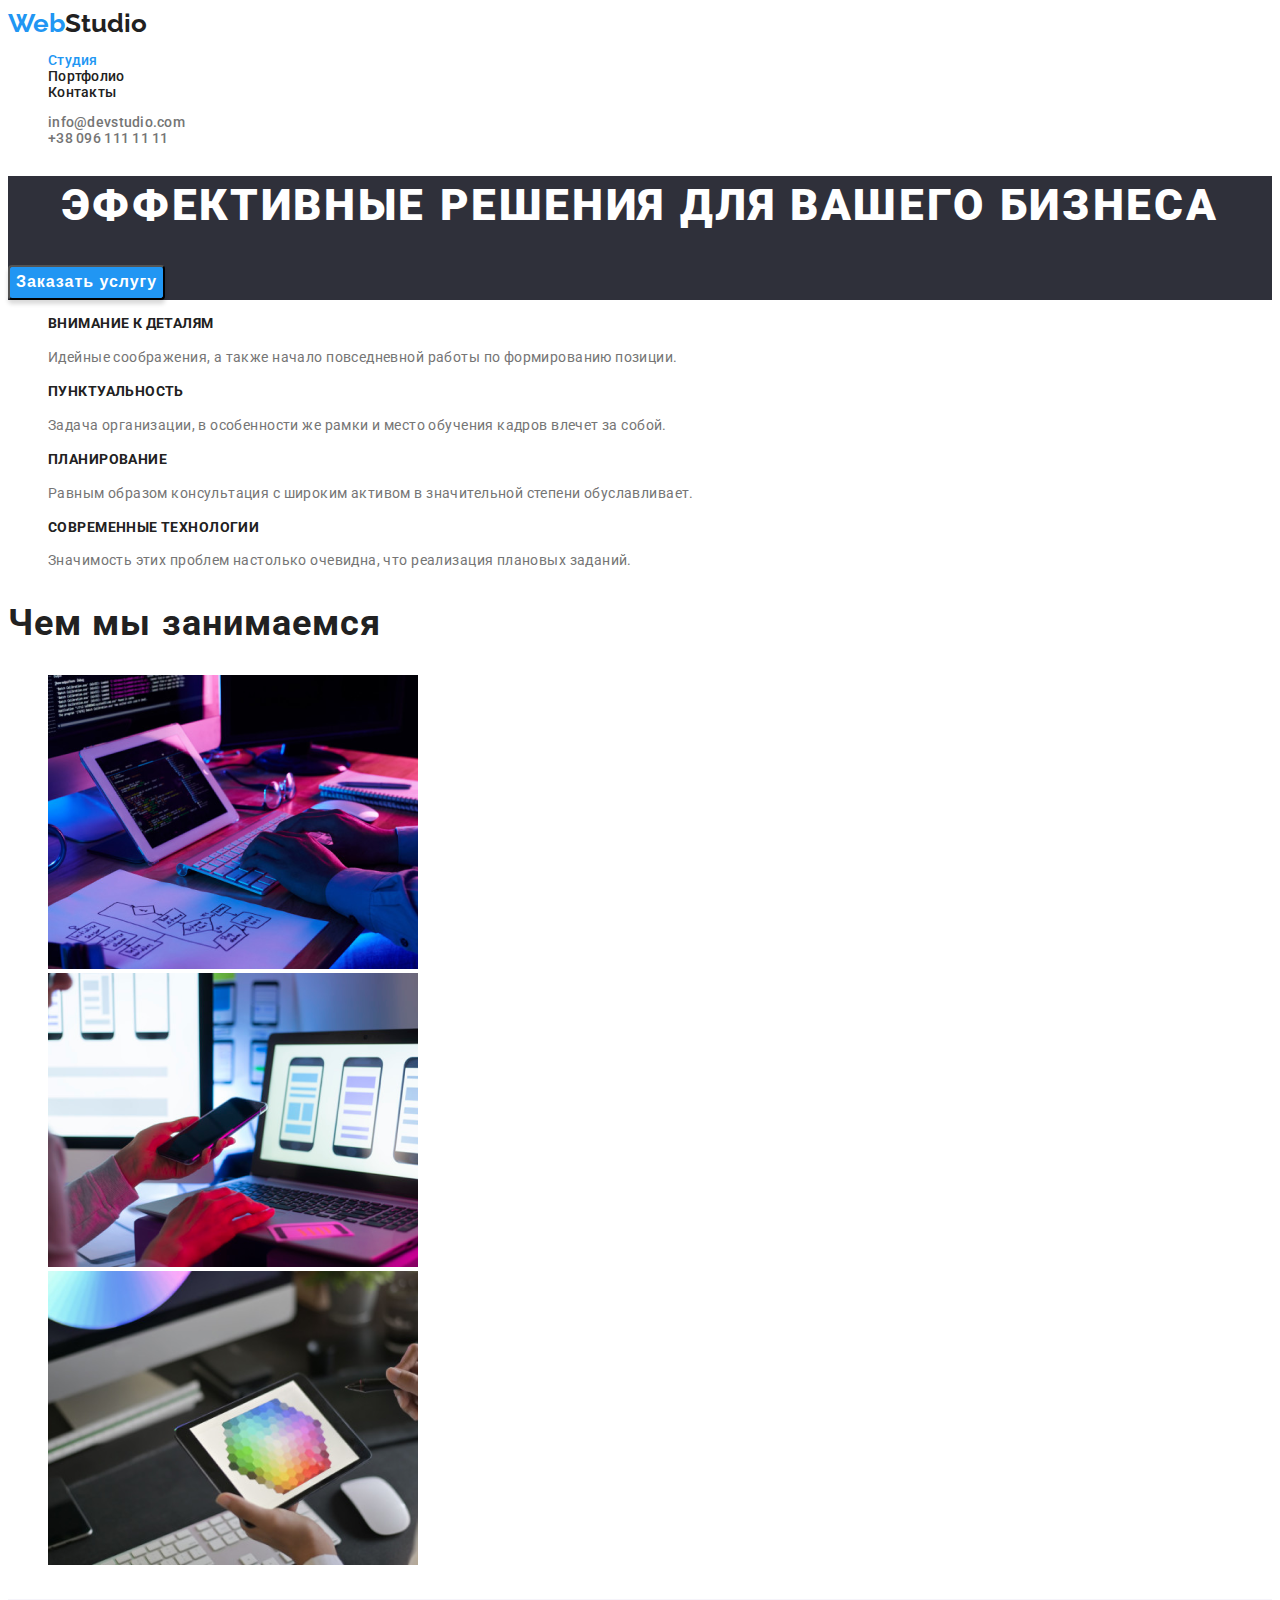
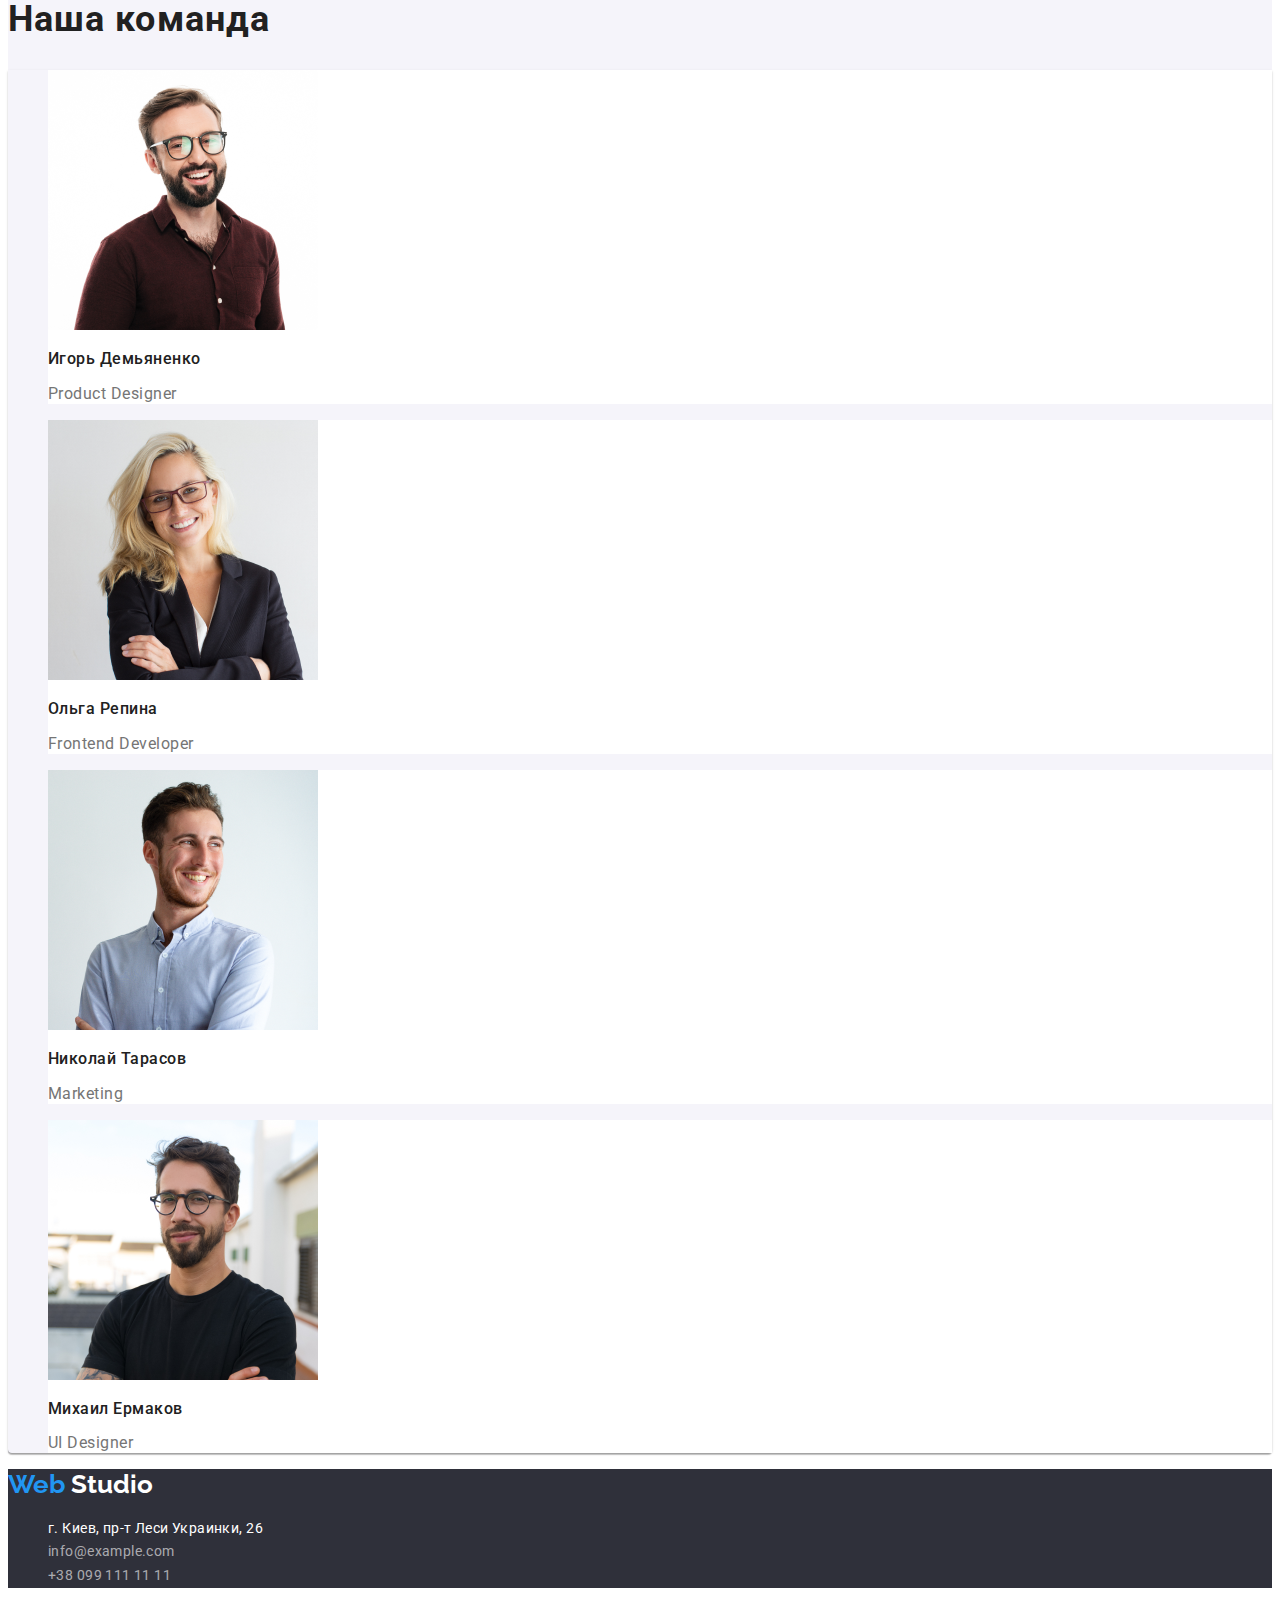
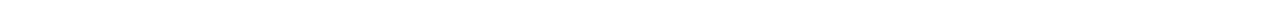
==== index.html @ 549df7bf "HW-3" ====
<!DOCTYPE html>
<html lang="ru">
  <head>
    <meta charset="UTF-8" />
    <meta
      name="viewport"
      content="width=device-width, user-scalable=no, initial-scale=1.0, maximum-scale=1.0, minimum-scale=1.0"
    />
    <meta http-equiv="X-UA-Compatible" content="ie=edge" />
    <title>Студия</title>
    <link
      href="https://fonts.googleapis.com/css2?family=Raleway:wght@700&amp;family=Roboto:wght@400;500;700;900&amp;display=swap"
      rel="stylesheet"
    />
    <link rel="stylesheet" href="./css/styles.css" />
  </head>
  <body>
    <!--шапка -->
    <header>
      <nav>
        <a href="#" lang="en" class="logo link"
          >Web<span class="studio-logo-header">Studio</span></a
        >
        <ul class="nav-header">
          <li>
            <a href="./index.html" class="nav-studio current link">Студия</a>
          </li>
          <li>
            <a href="./portfolio.html" class="nav-studio link">Портфолио</a>
          </li>
          <li>
            <a href="#" class="nav-studio link">Контакты</a>
          </li>
        </ul>
      </nav>
      <!-- контакты -->
      <ul class="nav-header">
        <li>
          <a href="mailto:info@devstudio.com" class="nav-studio contacts link">
            info@devstudio.com</a
          >
        </li>
        <li>
          <a href="tel:+380961111111" class="nav-studio contacts link"> +38 096 111 11 11</a>
        </li>
      </ul>
    </header>
    <main>
      <!-- Эффективные решения для вашего бизнеса -->
      <section class="hero">
        <h1 class="main-text">Эффективные решения для вашего бизнеса</h1>
        <button type="button" class="buttons studio">Заказать услугу</button>
      </section>

      <section>
        <!-- Особенности -->
        <h2 hidden="">Особенности</h2>
        <ul>
          <li>
            <h3 class="peculiarities">Внимание к деталям</h3>
            <p class="peculiarities-text">
              Идейные соображения, а также начало повседневной работы по формированию позиции.
            </p>
          </li>
          <li>
            <h3 class="peculiarities">Пунктуальность</h3>
            <p class="peculiarities-text">
              Задача организации, в особенности же рамки и место обучения кадров влечет за собой.
            </p>
          </li>
          <li>
            <h3 class="peculiarities">Планирование</h3>
            <p class="peculiarities-text">
              Равным образом консультация с широким активом в значительной степени обуславливает.
            </p>
          </li>
          <li>
            <h3 class="peculiarities">Современные технологии</h3>
            <p class="peculiarities-text">
              Значимость этих проблем настолько очевидна, что реализация плановых заданий.
            </p>
          </li>
        </ul>
      </section>
      <!-- Чем мы занимаемся -->
      <section>
        <h2 class="title-text">Чем мы занимаемся</h2>
        <ul>
          <li>
            <img src="./images/occupation1.jpg" alt="Десктопные приложения" width="370" />
          </li>
          <li>
            <img src="./images/occupation2.jpg" alt="Мобильные приложения" width="370" />
          </li>
          <li>
            <img src="./images/occupation3.jpg" alt="Дизайнерские решения" width="370" />
          </li>
        </ul>
      </section>
      <!-- Наша команда -->
      <section class="team-section">
        <h2 class="title-text">Наша команда</h2>
        <ul class="team">
          <li class="box">
            <img src="./images/team1.jpeg" alt="Product Designer" width="270" />
            <h3 class="team-name">Игорь Демьяненко</h3>
            <p lang="en" class="team-profession">Product Designer</p>
          </li>
          <li class="box">
            <img src="./images/team2.jpeg" alt="Frontend Developer" width="270" />
            <h3 class="team-name">Ольга Репина</h3>
            <p lang="en" class="team-profession">Frontend Developer</p>
          </li>
          <li class="box">
            <img src="./images/team3.jpeg" alt="Marketing" width="270" />
            <h3 class="team-name">Николай Тарасов</h3>
            <p lang="en" class="team-profession">Marketing</p>
          </li>
          <li class="box">
            <img src="./images/team4.jpeg" alt="UI Designer" width="270" />
            <h3 class="team-name">Михаил Ермаков</h3>
            <p lang="en" class="team-profession">UI Designer</p>
          </li>
        </ul>
      </section>
    </main>
    <footer class="footer-box">
      <a href="#" lang="en" class="logo link"
        >Web
        <span class="studio-logo-footer">Studio</span>
      </a>
      <address class="adresses">
        <ul>
          <li>
            <a class="contact-footer link gps"> г. Киев, пр-т Леси Украинки, 26</a>
          </li>
          <li>
            <a href="mailto:info@example.com" class="contact-footer link">info@example.com</a>
          </li>
          <li>
            <a href="tel:+380991111111" class="contact-footer link">+38 099 111 11 11</a>
          </li>
        </ul>
      </address>
    </footer>
  </body>
</html>
---- css/styles.css ----
:root {
  --header-color: #212121;
  --text-color: #757575;
  --accent-color: #2196f3;
  --light-color: #ffffff;
  --fon-color: #2f303a;
  --team-color: #f5f4fa;
}

body {
  font-family: 'Roboto', sans-serif;
  color: var(--header-color);
  background-color: var(--light-color);
}
/* Cтудия */
.link {
  text-decoration: none;
  color: var(--header-color);
}

li {
  list-style: none;
}

.logo {
  font-family: 'Raleway', sans-serif;
  font-weight: 700;
  font-size: 26px;
  line-height: 1.19;
  color: var(--accent-color);
}

.nav-header {
  font-weight: 500;
  font-size: 14px;
  line-height: 1.14;
  letter-spacing: 0.02em;
}

.nav-header .nav-studio:hover {
  color: var(--accent-color);
}

.nav-header .nav-studio:focus {
  color: var(--accent-color);
}

.current {
  color: var(--accent-color);
}

.contacts {
  color: var(--text-color);
}
.hero {
  background-color: var(--fon-color);
}

.buttons:hover,
.buttons:focus {
  background-color: var(--accent-color);
  color: var(--light-color);
}

.buttons {
  cursor: pointer;
}

.studio {
  background: var(--accent-color);
  box-shadow: 0 4px 4px rgba(0, 0, 0, 0.15);
  border-radius: 4px;
  font-weight: 700;
  font-size: 16px;
  line-height: 1.8;
  align-items: center;
  text-align: center;
  letter-spacing: 0.06em;
  color: var(--light-color);
}

.main-text {
  font-weight: 900;
  font-size: 44px;
  line-height: 1.36;
  text-align: center;
  letter-spacing: 0.06em;
  text-transform: uppercase;
  color: var(--light-color);
}

.peculiarities {
  font-weight: 700;
  font-size: 14px;
  line-height: 1.14;
  letter-spacing: 0.03em;
  text-transform: uppercase;
}

.peculiarities-text {
  font-size: 14px;
  line-height: 1.7;
  letter-spacing: 0.03em;
  color: var(--text-color);
}

.title-text {
  font-weight: 700;
  font-size: 36px;
  line-height: 1.16;
  letter-spacing: 0.03em;
}
.team-section {
  background-color: var(--team-color);
}

.team {
  box-shadow: 0 1px 3px rgba(0, 0, 0, 0.12), 0 1px 1px rgba(0, 0, 0, 0.14),
    0 2px 1px rgba(0, 0, 0, 0.2);
  border-radius: 0 0 4px 4px;
}

.team-name {
  font-weight: 500;
  font-size: 16px;
  line-height: 1.18;
  letter-spacing: 0.03em;
}

.team-profession {
  font-weight: 400;
  line-height: 1.18;
  letter-spacing: 0.03em;
  color: var(--text-color);
}

.contact-footer {
  font-size: 14px;
  line-height: 1.7;
  letter-spacing: 0.03em;
  color: rgba(255, 255, 255, 0.6);
}
.gps {
  font-size: 14px;
  line-height: 24px;
  letter-spacing: 0.03em;
  color: var(--light-color);
}
.footer-box {
  background-color: var(--fon-color);
}

.contact-footer:hover,
.contact-footer:focus {
  color: var(--light-color);
}

.studio-logo-header {
  color: var(--header-color);
}
.studio-logo-footer {
  color: var(--light-color);
}
/*/Портфолио*/
.buttons-portfolio {
  font-family: 'Roboto', sans-serif;
  font-weight: 500;
  line-height: 1.6;
  text-align: center;
  letter-spacing: 0.03em;
  color: var(--header-color);
  background: var(--team-color);
  border-radius: 4px;
}
.buttons-portfolio:hover,
.buttons-portfolio:focus {
  background-color: var(--accent-color);
  color: var(--light-color);
}

.buttons-portfolio {
  cursor: pointer;
}

.header-portfolio {
  font-weight: 700;
  font-size: 18px;
  line-height: 2;
  letter-spacing: 0.06em;
}

.services-portfolio {
  line-height: 1.8;
  letter-spacing: 0.03em;
  color: var(--text-color);
}
.box {
  box-sizing: border-box;
  background: var(--light-color);

}
.adresses {
  font-style: normal;
}
.all-buttons{
  background-color: var(--accent-color);
  color: var(--light-color);
}
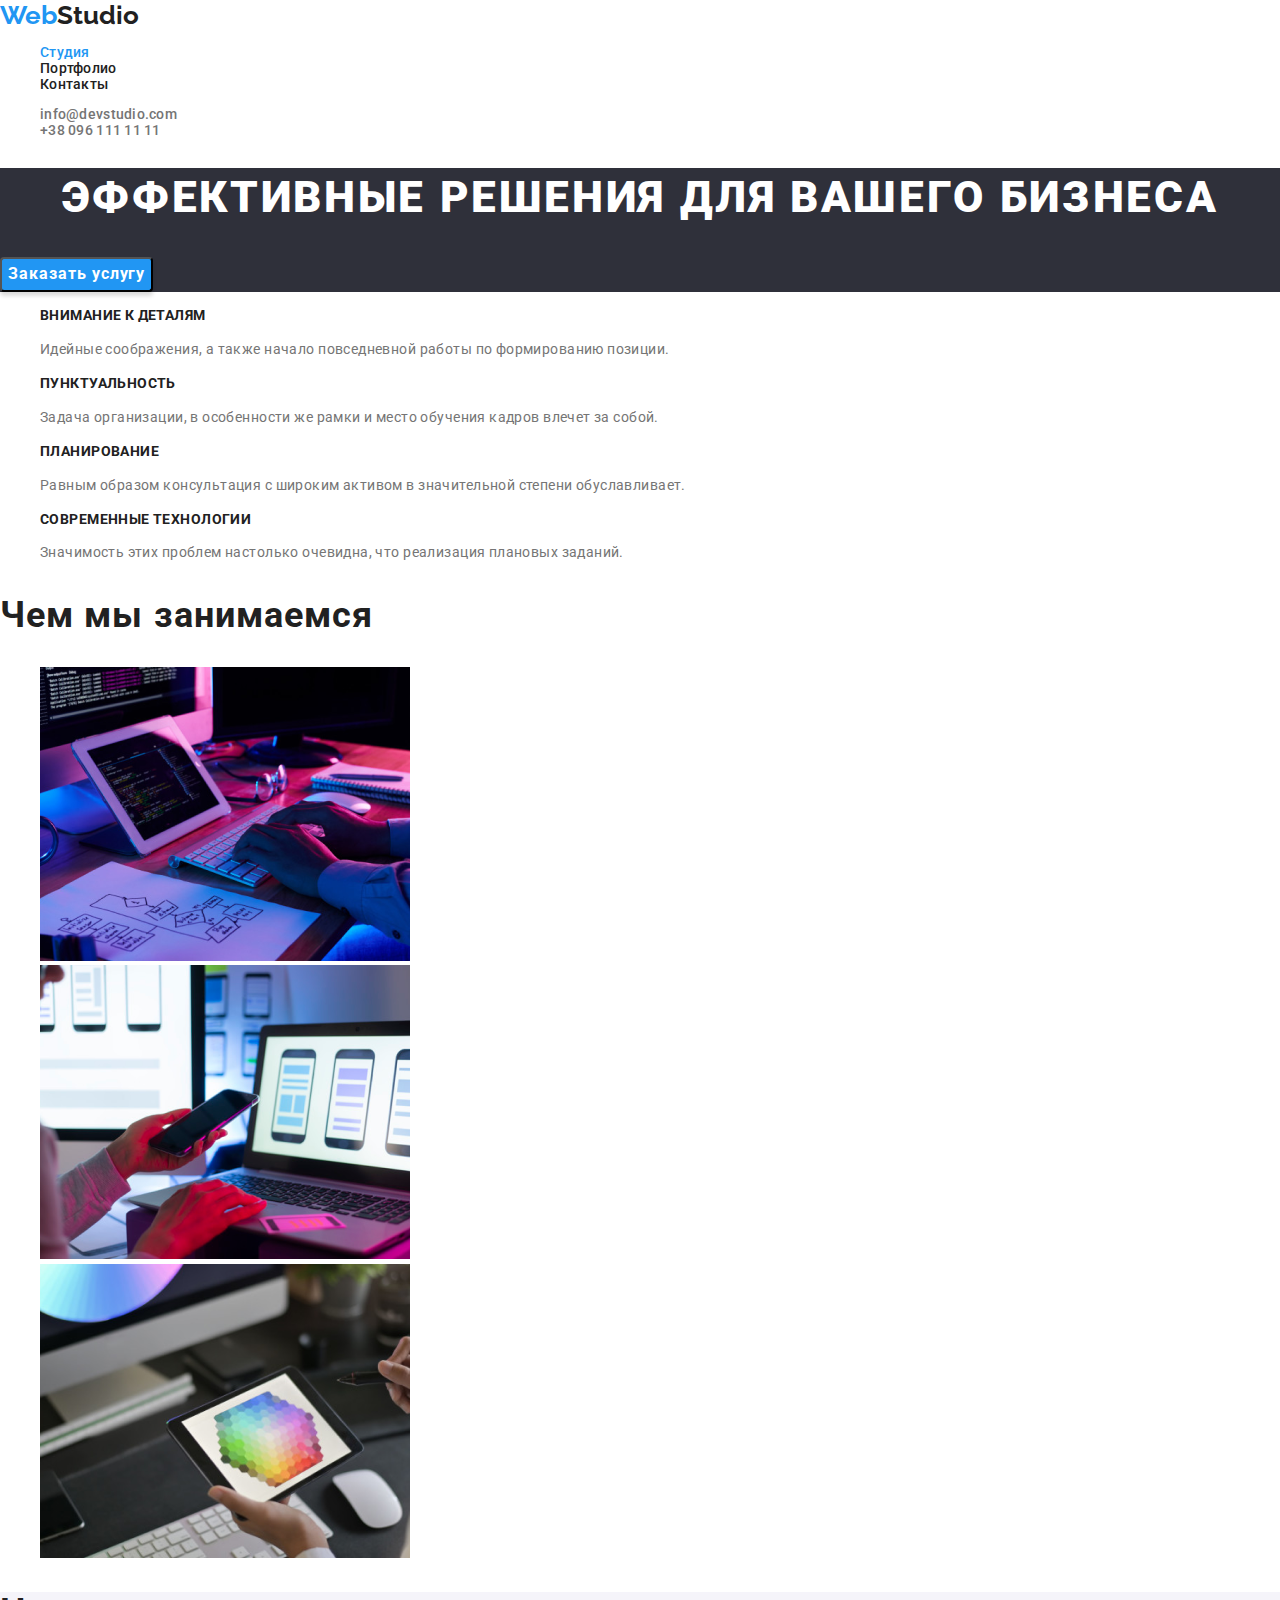
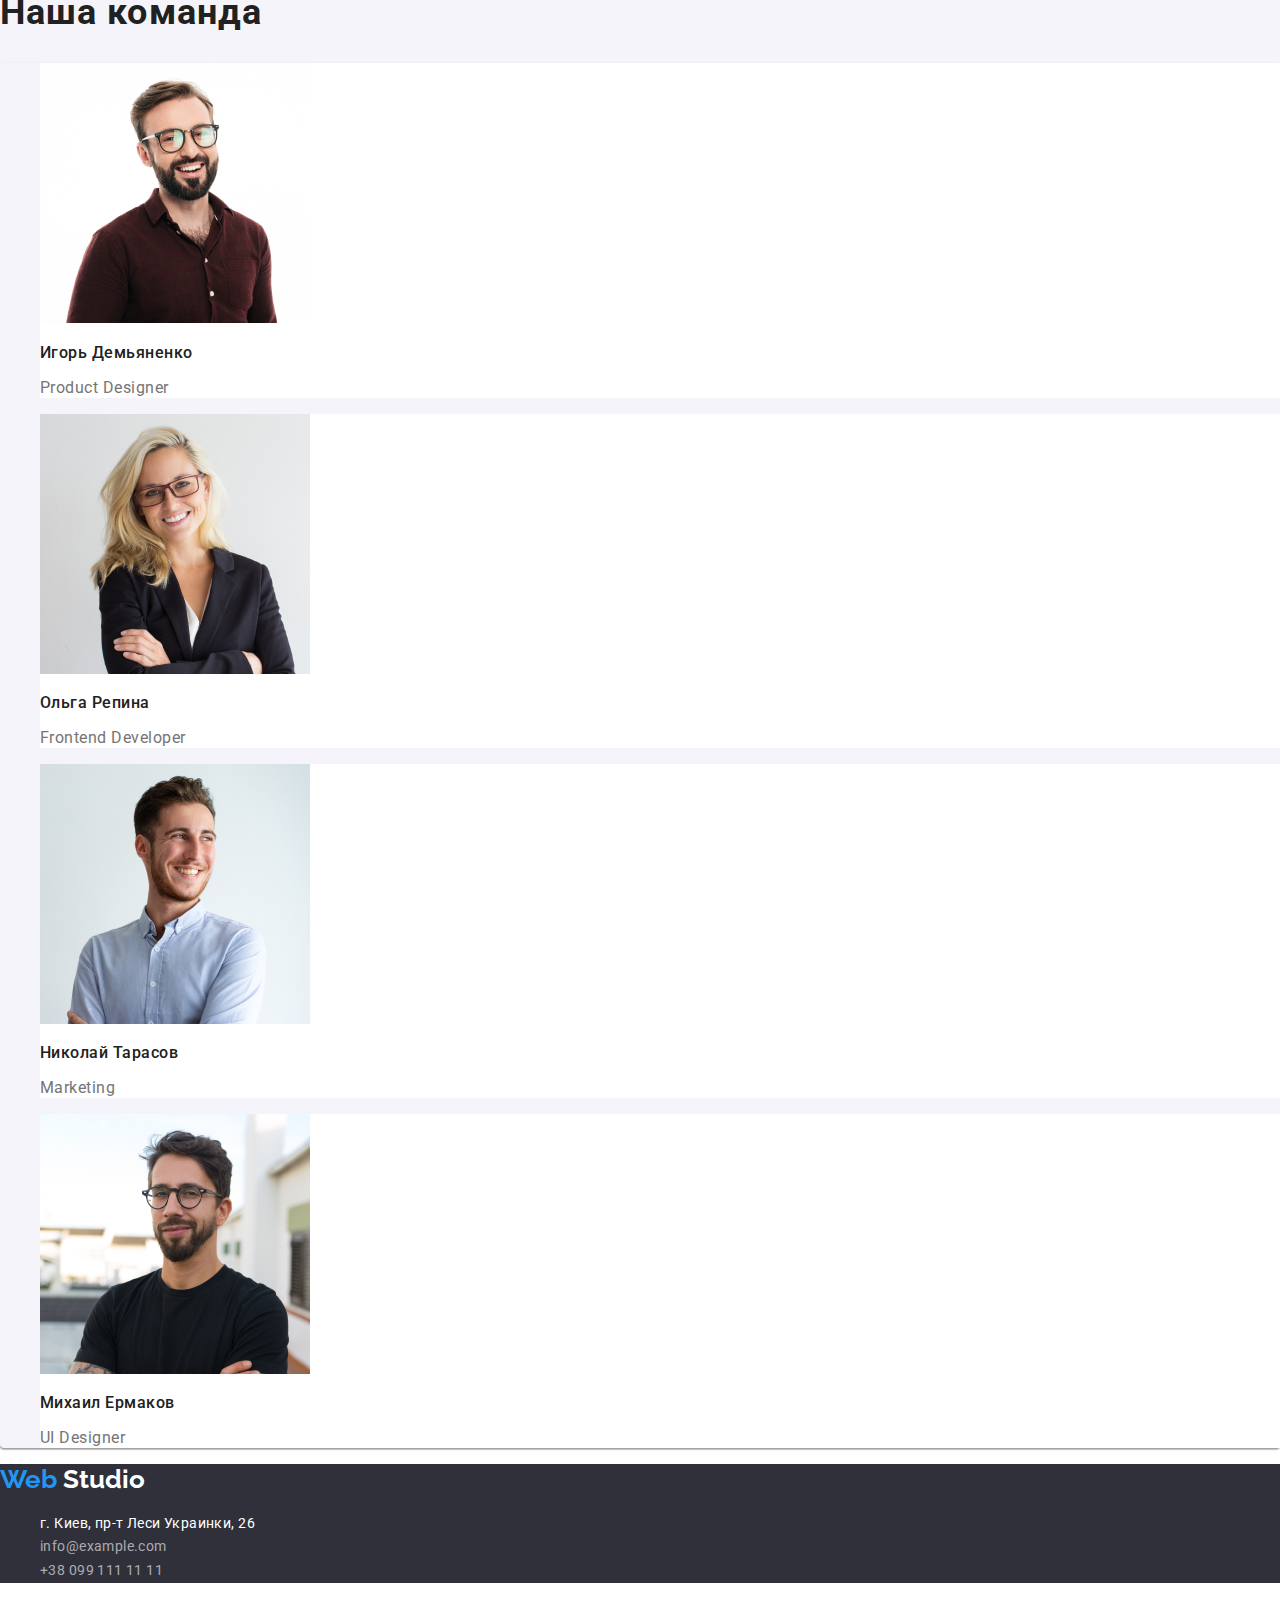
==== commit 60fc49c7: "Нормализацыя стилей" ====
--- a/index.html
+++ b/index.html
@@ -12,6 +12,7 @@
       href="https://fonts.googleapis.com/css2?family=Raleway:wght@700&amp;family=Roboto:wght@400;500;700;900&amp;display=swap"
       rel="stylesheet"
     />
+    <link rel="stylesheet" href="https://cdnjs.cloudflare.com/ajax/libs/modern-normalize/1.1.0/modern-normalize.min.css" />
     <link rel="stylesheet" href="./css/styles.css" />
   </head>
   <body>
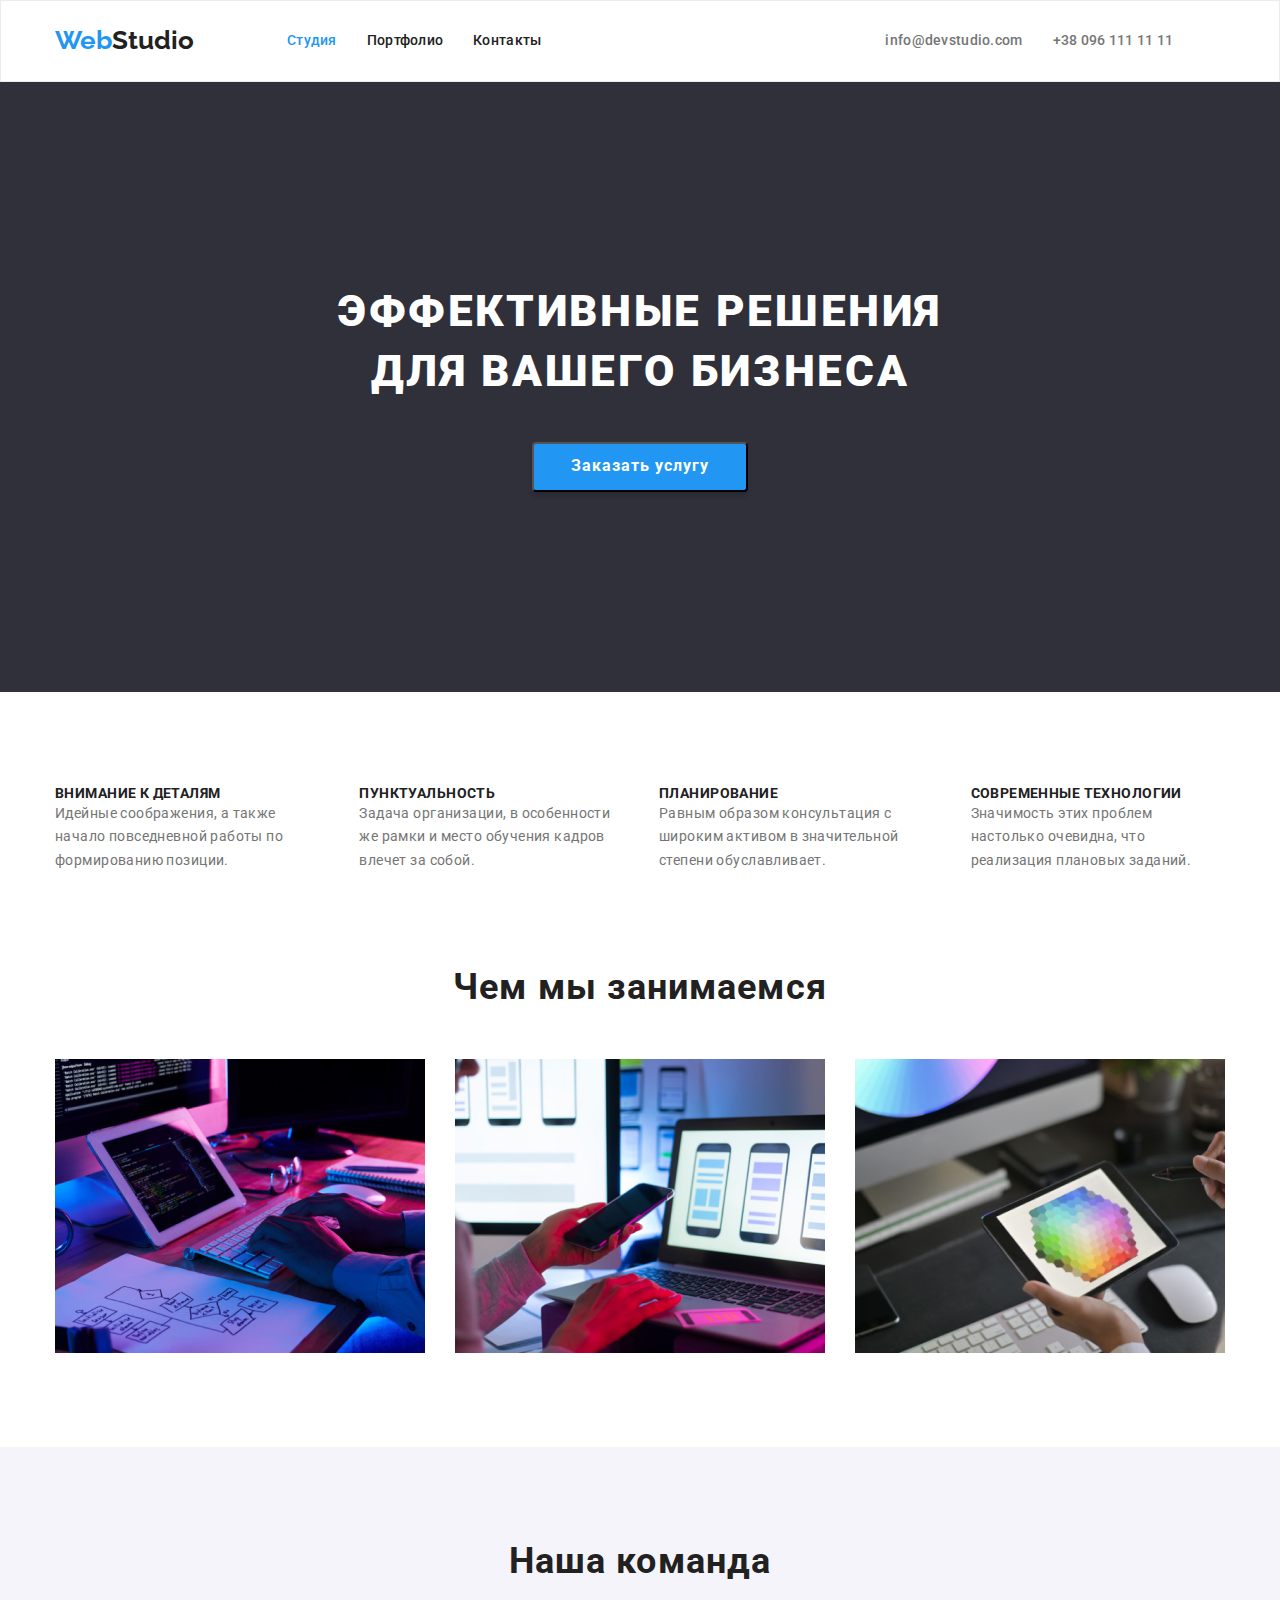
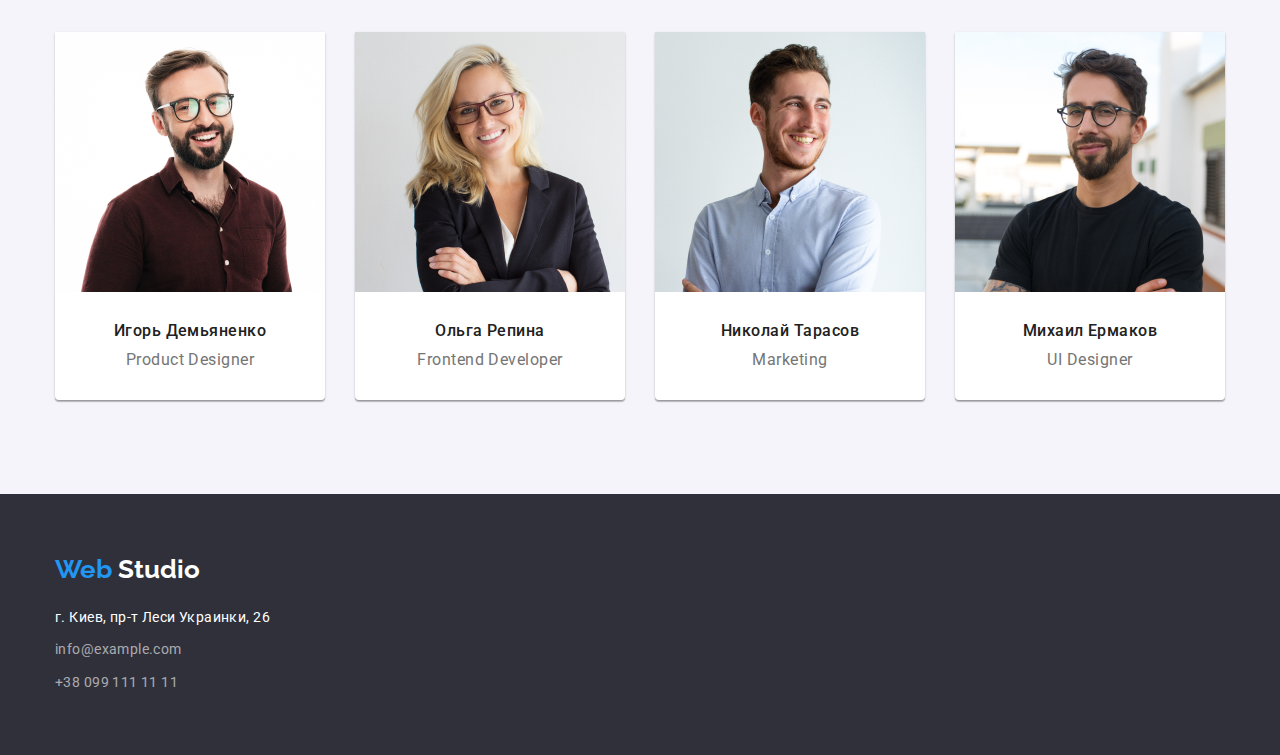
==== commit f0d6de57: "HW-3" ====
--- a/index.html
+++ b/index.html
@@ -12,137 +12,168 @@
       href="https://fonts.googleapis.com/css2?family=Raleway:wght@700&amp;family=Roboto:wght@400;500;700;900&amp;display=swap"
       rel="stylesheet"
     />
-    <link rel="stylesheet" href="https://cdnjs.cloudflare.com/ajax/libs/modern-normalize/1.1.0/modern-normalize.min.css" />
+    <link
+      rel="stylesheet"
+      href="https://cdnjs.cloudflare.com/ajax/libs/modern-normalize/1.1.0/modern-normalize.min.css"
+    />
     <link rel="stylesheet" href="./css/styles.css" />
   </head>
   <body>
     <!--шапка -->
-    <header>
-      <nav>
-        <a href="#" lang="en" class="logo link"
-          >Web<span class="studio-logo-header">Studio</span></a
-        >
-        <ul class="nav-header">
+
+    <header class="header">
+      <div class="conteiner main-nav">
+        <nav class="main-nav">
+          <a href="#" lang="en" class="logo link logo-header"
+            >Web<span class="studio-logo-header">Studio</span></a
+          >
+          <ul class="nav-header">
+            <li>
+              <a href="./index.html" class="nav-studio current link">Студия</a>
+            </li>
+            <li>
+              <a href="./portfolio.html" class="nav-studio link">Портфолио</a>
+            </li>
+            <li>
+              <a href="#" class="nav-studio link">Контакты</a>
+            </li>
+          </ul>
+        </nav>
+
+        <!-- контакты -->
+        <ul class="nav-header contact">
           <li>
-            <a href="./index.html" class="nav-studio current link">Студия</a>
+            <a href="mailto:info@devstudio.com" class="nav-studio contacts link">
+              info@devstudio.com</a
+            >
           </li>
           <li>
-            <a href="./portfolio.html" class="nav-studio link">Портфолио</a>
-          </li>
-          <li>
-            <a href="#" class="nav-studio link">Контакты</a>
+            <a href="tel:+380961111111" class="nav-studio contacts link"> +38 096 111 11 11</a>
           </li>
         </ul>
-      </nav>
-      <!-- контакты -->
-      <ul class="nav-header">
-        <li>
-          <a href="mailto:info@devstudio.com" class="nav-studio contacts link">
-            info@devstudio.com</a
-          >
-        </li>
-        <li>
-          <a href="tel:+380961111111" class="nav-studio contacts link"> +38 096 111 11 11</a>
-        </li>
-      </ul>
+      </div>
     </header>
+
     <main>
       <!-- Эффективные решения для вашего бизнеса -->
       <section class="hero">
-        <h1 class="main-text">Эффективные решения для вашего бизнеса</h1>
-        <button type="button" class="buttons studio">Заказать услугу</button>
+
+          <h1 class="main-text">Эффективные решения для вашего бизнеса</h1>
+          <button type="button" class="buttons studio">Заказать услугу</button>
+
       </section>
 
-      <section>
+      <section class="section">
         <!-- Особенности -->
-        <h2 hidden="">Особенности</h2>
-        <ul>
-          <li>
-            <h3 class="peculiarities">Внимание к деталям</h3>
-            <p class="peculiarities-text">
-              Идейные соображения, а также начало повседневной работы по формированию позиции.
-            </p>
-          </li>
-          <li>
-            <h3 class="peculiarities">Пунктуальность</h3>
-            <p class="peculiarities-text">
-              Задача организации, в особенности же рамки и место обучения кадров влечет за собой.
-            </p>
-          </li>
-          <li>
-            <h3 class="peculiarities">Планирование</h3>
-            <p class="peculiarities-text">
-              Равным образом консультация с широким активом в значительной степени обуславливает.
-            </p>
-          </li>
-          <li>
-            <h3 class="peculiarities">Современные технологии</h3>
-            <p class="peculiarities-text">
-              Значимость этих проблем настолько очевидна, что реализация плановых заданий.
-            </p>
-          </li>
-        </ul>
+
+          <h2 class="visually-hidden">Особенности</h2>
+        <div class="conteiner">
+          <ul class="main-nav">
+            <li>
+              <h3 class="peculiarities">Внимание к деталям</h3>
+              <p class="peculiarities-text">
+                Идейные соображения, а также начало повседневной работы по формированию позиции.
+              </p>
+            </li>
+            <li>
+              <h3 class="peculiarities">Пунктуальность</h3>
+              <p class="peculiarities-text">
+                Задача организации, в особенности же рамки и место обучения кадров влечет за собой.
+              </p>
+            </li>
+            <li>
+              <h3 class="peculiarities">Планирование</h3>
+              <p class="peculiarities-text">
+                Равным образом консультация с широким активом в значительной степени обуславливает.
+              </p>
+            </li>
+            <li>
+              <h3 class="peculiarities">Современные технологии</h3>
+              <p class="peculiarities-text">
+                Значимость этих проблем настолько очевидна, что реализация плановых заданий.
+              </p>
+            </li>
+          </ul>
+        </div>
       </section>
-      <!-- Чем мы занимаемся -->
-      <section>
-        <h2 class="title-text">Чем мы занимаемся</h2>
-        <ul>
-          <li>
-            <img src="./images/occupation1.jpg" alt="Десктопные приложения" width="370" />
-          </li>
-          <li>
-            <img src="./images/occupation2.jpg" alt="Мобильные приложения" width="370" />
-          </li>
-          <li>
-            <img src="./images/occupation3.jpg" alt="Дизайнерские решения" width="370" />
-          </li>
-        </ul>
+
+      <section class="section-main">
+        <!-- Чем мы занимаемся -->
+        <div class="conteiner">
+          <h2 class="title-text">Чем мы занимаемся</h2>
+
+          <ul class="main-nav applications">
+            <li>
+              <img src="./images/occupation1.jpg" alt="Десктопные приложения" width="370" height="294" />
+            </li>
+            <li>
+              <img src="./images/occupation2.jpg" alt="Мобильные приложения" width="370" height="294" />
+            </li>
+            <li>
+              <img src="./images/occupation3.jpg" alt="Дизайнерские решения" width="370" height="294" />
+            </li>
+          </ul>
+        </div>
       </section>
       <!-- Наша команда -->
-      <section class="team-section">
-        <h2 class="title-text">Наша команда</h2>
-        <ul class="team">
-          <li class="box">
-            <img src="./images/team1.jpeg" alt="Product Designer" width="270" />
-            <h3 class="team-name">Игорь Демьяненко</h3>
-            <p lang="en" class="team-profession">Product Designer</p>
-          </li>
-          <li class="box">
-            <img src="./images/team2.jpeg" alt="Frontend Developer" width="270" />
-            <h3 class="team-name">Ольга Репина</h3>
-            <p lang="en" class="team-profession">Frontend Developer</p>
-          </li>
-          <li class="box">
-            <img src="./images/team3.jpeg" alt="Marketing" width="270" />
-            <h3 class="team-name">Николай Тарасов</h3>
-            <p lang="en" class="team-profession">Marketing</p>
-          </li>
-          <li class="box">
-            <img src="./images/team4.jpeg" alt="UI Designer" width="270" />
-            <h3 class="team-name">Михаил Ермаков</h3>
-            <p lang="en" class="team-profession">UI Designer</p>
-          </li>
-        </ul>
+      <section class="team-section section">
+        <div class="conteiner ">
+          <h2 class="title-text">Наша команда</h2>
+          <ul class="team main-nav">
+            <li class="box">
+              <img src="./images/team1.jpeg" alt="Product Designer" width="270" />
+              <div class="team-text">
+                <h3 class="team-name">Игорь Демьяненко</h3>
+                <p lang="en" class="team-profession">Product Designer</p>
+              </div>
+            </li>
+            <li class="box">
+              <img src="./images/team2.jpeg" alt="Frontend Developer" width="270" />
+              <div class="team-text">
+                <h3 class="team-name">Ольга Репина</h3>
+                <p lang="en" class="team-profession">Frontend Developer</p>
+              </div>
+            </li>
+            <li class="box">
+              <img src="./images/team3.jpeg" alt="Marketing" width="270" />
+              <div class="team-text">
+                <h3 class="team-name">Николай Тарасов</h3>
+                <p lang="en" class="team-profession">Marketing</p>
+              </div>
+            </li>
+            <li class="box">
+              <img src="./images/team4.jpeg" alt="UI Designer" width="270" />
+              <div class="team-text">
+                <h3 class="team-name">Михаил Ермаков</h3>
+                <p lang="en" class="team-profession">UI Designer</p>
+              </div>
+            </li>
+          </ul>
+        </div>
       </section>
     </main>
-    <footer class="footer-box">
-      <a href="#" lang="en" class="logo link"
-        >Web
-        <span class="studio-logo-footer">Studio</span>
-      </a>
-      <address class="adresses">
-        <ul>
-          <li>
-            <a class="contact-footer link gps"> г. Киев, пр-т Леси Украинки, 26</a>
-          </li>
-          <li>
-            <a href="mailto:info@example.com" class="contact-footer link">info@example.com</a>
-          </li>
-          <li>
-            <a href="tel:+380991111111" class="contact-footer link">+38 099 111 11 11</a>
-          </li>
-        </ul>
-      </address>
+    <footer class="footer-box ">
+      <div class="conteiner">
+        <div class="logo-footer">
+        <a href="#" lang="en" class="logo link "
+          >Web
+          <span class="studio-logo-footer">Studio</span>
+        </a>
+       </div>
+        <address class="adresses">
+          <ul>
+            <li class="adresses-footer-gps">
+              <a class="contact-footer link gps"> г. Киев, пр-т Леси Украинки, 26</a>
+            </li>
+            <li class="adresses-footer-mail">
+              <a href="mailto:info@example.com" class="contact-footer link">info@example.com</a>
+            </li>
+            <li class="adresses-footer-tel">
+              <a href="tel:+380991111111" class="contact-footer link">+38 099 111 11 11</a>
+            </li>
+          </ul>
+        </address>
+      </div>
     </footer>
   </body>
 </html>
--- a/css/styles.css
+++ b/css/styles.css
@@ -12,7 +12,32 @@
   color: var(--header-color);
   background-color: var(--light-color);
 }
+
+h1,
+h2,
+h3,
+h4,
+h5,
+h6,
+p {
+  margin: 0;
+}
+
+ul {
+  margin: 0;
+  padding-left: 0;
+}
+.conteiner {
+  width: 1200px;
+  padding-left: 15px;
+  padding-right: 15px;
+
+  margin-left: auto;
+  margin-right: auto;
+}
+
 /* Cтудия */
+
 .link {
   text-decoration: none;
   color: var(--header-color);
@@ -21,6 +46,10 @@
 li {
   list-style: none;
 }
+.section {
+  padding-top: 94px;
+  padding-bottom: 94px;
+}
 
 .logo {
   font-family: 'Raleway', sans-serif;
@@ -29,14 +58,41 @@
   line-height: 1.19;
   color: var(--accent-color);
 }
+.logo-header {
+  padding-top: 24px;
+  padding-bottom: 25px;
+  padding-right: 93px;
+}
+.contact {
+  margin-left: 344px;
+}
+.main-nav {
+  display: flex;
+}
+.header {
+  border: 1px solid #ececec;
+}
 
 .nav-header {
   font-weight: 500;
   font-size: 14px;
   line-height: 1.14;
   letter-spacing: 0.02em;
-}
-
+  display: flex;
+}
+.nav-studio {
+  display: block;
+  padding-top: 32px;
+  padding-bottom: 32px;
+}
+
+.nav-header li {
+  margin-right: 50px;
+}
+.nav-header li:last-child,
+.main-nav li:last-child {
+  margin-right: 0;
+}
 .nav-header .nav-studio:hover {
   color: var(--accent-color);
 }
@@ -51,9 +107,13 @@
 
 .contacts {
   color: var(--text-color);
+  display: flex;
 }
 .hero {
   background-color: var(--fon-color);
+  display: block;
+  text-align: center;
+  padding: 200px 0;
 }
 
 .buttons:hover,
@@ -77,6 +137,24 @@
   text-align: center;
   letter-spacing: 0.06em;
   color: var(--light-color);
+  width: 216px;
+  height: 50px;
+  margin-top: 40px;
+}
+.buttons-all {
+  padding-top: 10px;
+}
+.visually-hidden {
+  position: absolute;
+  width: 1px;
+  height: 1px;
+  margin: -1px;
+  border: 0;
+  padding: 0;
+  white-space: nowrap;
+  clip-path: inset(100%);
+  clip: rect(0 0 0 0);
+  overflow: hidden;
 }
 
 .main-text {
@@ -87,8 +165,15 @@
   letter-spacing: 0.06em;
   text-transform: uppercase;
   color: var(--light-color);
-}
-
+  width: 696px;
+  margin: auto;
+}
+.section-main {
+  padding-bottom: 94px;
+}
+.main-nav li {
+  margin-right: 30px;
+}
 .peculiarities {
   font-weight: 700;
   font-size: 14px;
@@ -109,15 +194,22 @@
   font-size: 36px;
   line-height: 1.16;
   letter-spacing: 0.03em;
+  text-align: center;
+}
+
+.applications {
+  padding-top: 50px;
 }
 .team-section {
   background-color: var(--team-color);
 }
-
 .team {
-  box-shadow: 0 1px 3px rgba(0, 0, 0, 0.12), 0 1px 1px rgba(0, 0, 0, 0.14),
-    0 2px 1px rgba(0, 0, 0, 0.2);
-  border-radius: 0 0 4px 4px;
+  padding-top: 50px;
+}
+.team-text {
+  padding-top: 30px;
+  padding-bottom: 30px;
+  text-align: center;
 }
 
 .team-name {
@@ -132,6 +224,7 @@
   line-height: 1.18;
   letter-spacing: 0.03em;
   color: var(--text-color);
+  padding-top: 10px;
 }
 
 .contact-footer {
@@ -149,6 +242,9 @@
 .footer-box {
   background-color: var(--fon-color);
 }
+.logo-footer {
+  padding-top: 60px;
+}
 
 .contact-footer:hover,
 .contact-footer:focus {
@@ -162,6 +258,13 @@
   color: var(--light-color);
 }
 /*/Портфолио*/
+.section-portfolio {
+  padding-top: 94px;
+}
+.section-lite {
+  padding-top: 50px;
+  padding-bottom: 94px;
+}
 .buttons-portfolio {
   font-family: 'Roboto', sans-serif;
   font-weight: 500;
@@ -171,7 +274,16 @@
   color: var(--header-color);
   background: var(--team-color);
   border-radius: 4px;
-}
+  margin-left: auto;
+  margin-right: auto;
+}
+.portfolio-button li {
+  margin-right: 8px;
+}
+.portfolio-button li:last-child {
+  margin-right: 0;
+}
+
 .buttons-portfolio:hover,
 .buttons-portfolio:focus {
   background-color: var(--accent-color);
@@ -193,16 +305,66 @@
   line-height: 1.8;
   letter-spacing: 0.03em;
   color: var(--text-color);
+  padding-top: 4px;
 }
 .box {
-  box-sizing: border-box;
   background: var(--light-color);
 
-}
+  box-shadow: 0 1px 3px rgba(0, 0, 0, 0.12), 0 1px 1px rgba(0, 0, 0, 0.14),
+    0 2px 1px rgba(0, 0, 0, 0.2);
+  border-radius: 0 0 4px 4px;
+}
+
+.portfolio-button {
+  display: flex;
+  justify-content: center;
+}
+
+/*Футер*/
 .adresses {
   font-style: normal;
 }
-.all-buttons{
+.adresses-footer-gps {
+  padding-top: 20px;
+}
+
+.adresses-footer-mail {
+  padding-top: 9px;
+}
+.adresses-footer-tel {
+  padding-top: 9px;
+  padding-bottom: 60px;
+}
+
+.all-buttons {
   background-color: var(--accent-color);
   color: var(--light-color);
-}+}
+img {
+  display: block;
+  max-width: 100%;
+  height: auto;
+}
+
+.box-portfolio {
+  display: flex;
+  flex-wrap: wrap;
+  align-content: space-around;
+}
+.portfolio-box-text {
+  padding: 24px 20px;
+}
+.box-cart {
+  background: var(--light-color);
+
+  border: 1px solid #eeeeee;
+  width: 370px;
+  margin-right: 30px;
+  margin-bottom: 30px;
+}
+.box-cart:nth-child(3n) {
+  margin-right: 0;
+}
+.box-cart:nth-last-child(-n + 3) {
+  margin-bottom: 0;
+}
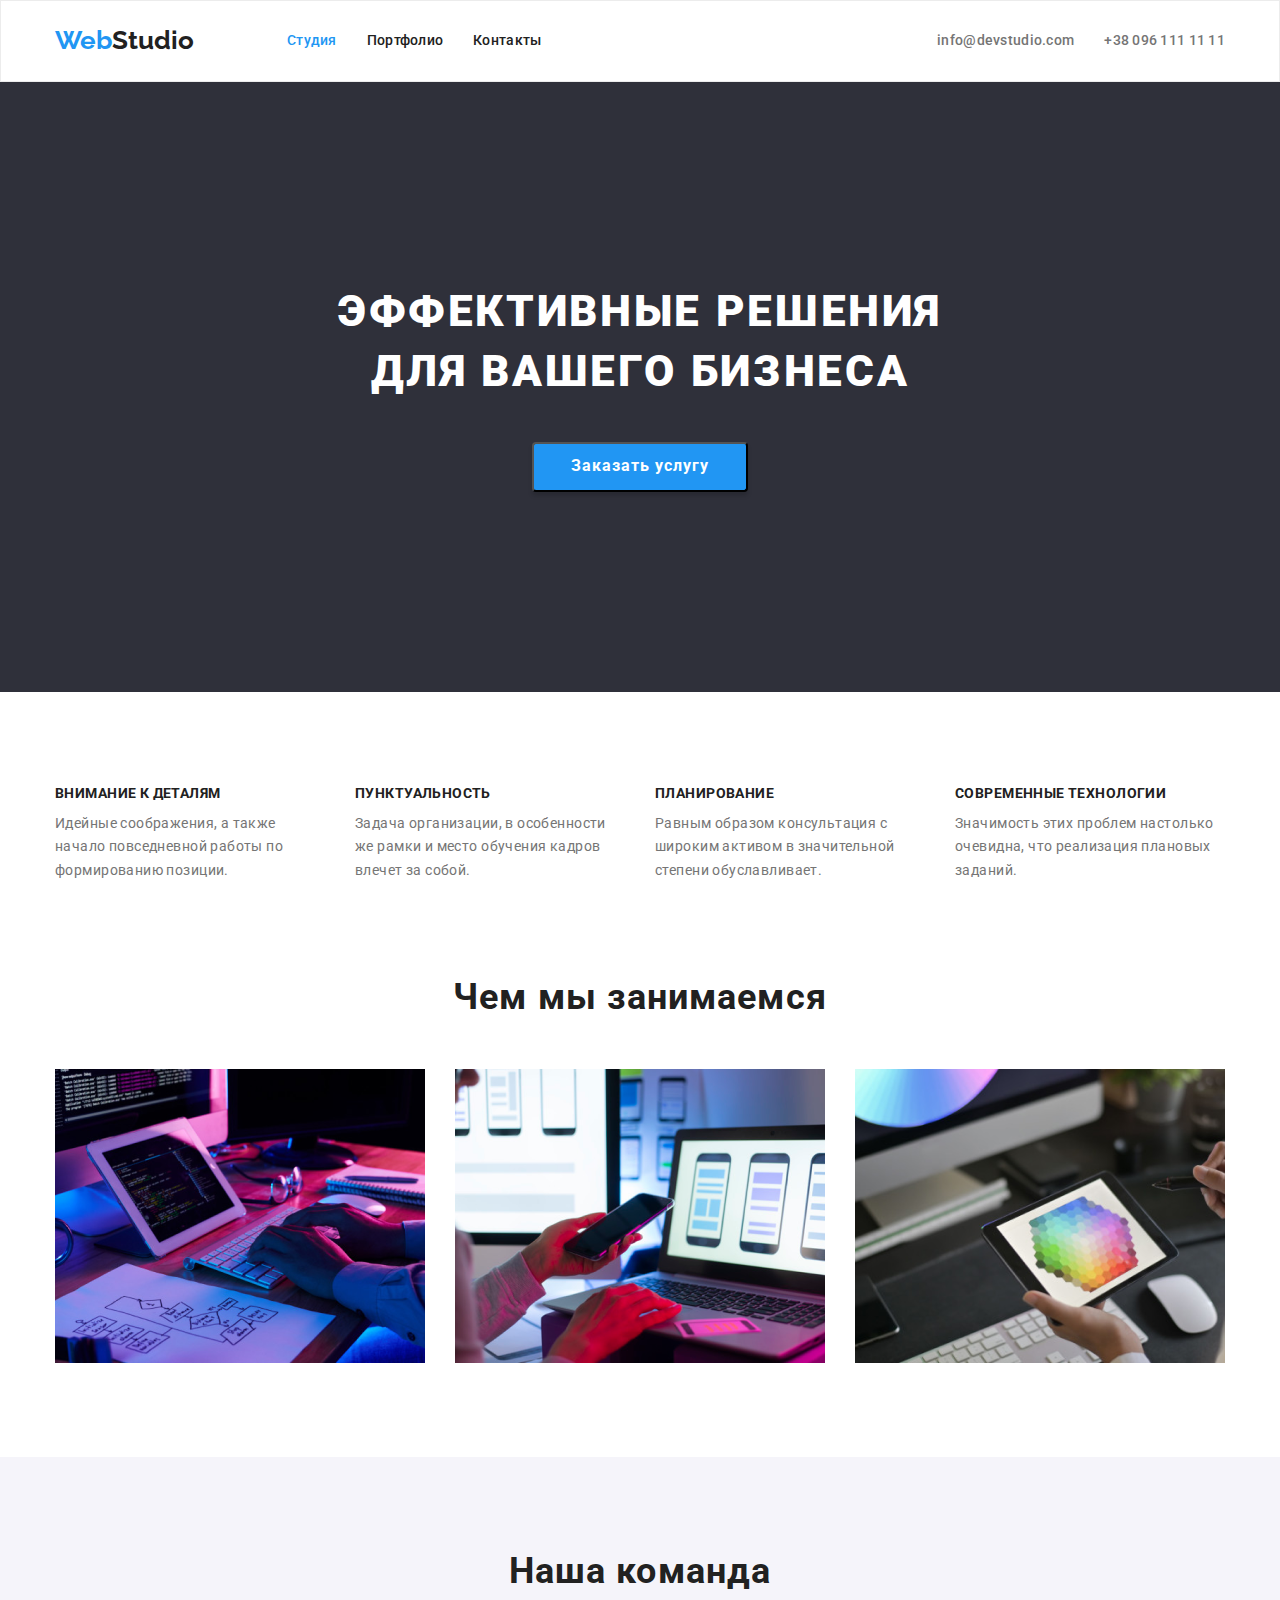
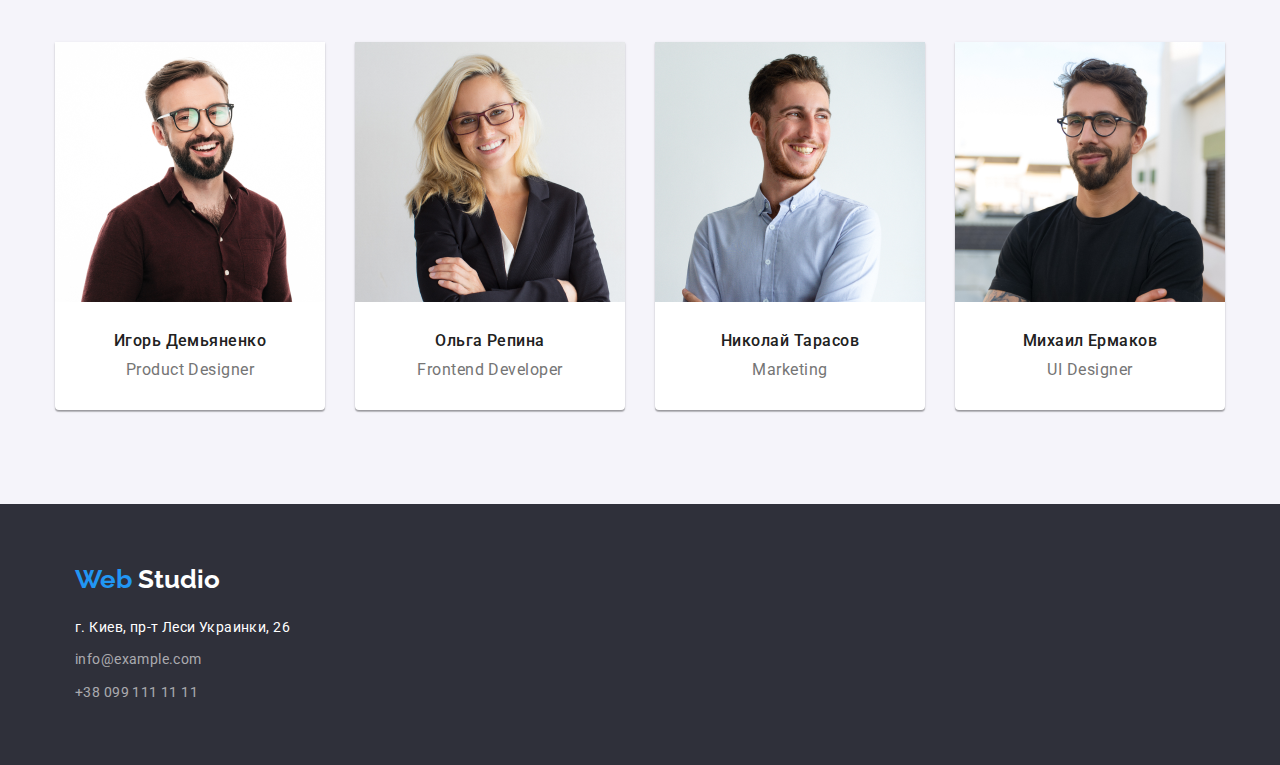
==== commit af793f07: "HW-3" ====
--- a/index.html
+++ b/index.html
@@ -20,7 +20,6 @@
   </head>
   <body>
     <!--шапка -->
-
     <header class="header">
       <div class="conteiner main-nav">
         <nav class="main-nav">
@@ -57,37 +56,36 @@
     <main>
       <!-- Эффективные решения для вашего бизнеса -->
       <section class="hero">
-
+        <div class="conteiner">
           <h1 class="main-text">Эффективные решения для вашего бизнеса</h1>
           <button type="button" class="buttons studio">Заказать услугу</button>
-
+        </div>
       </section>
 
       <section class="section">
         <!-- Особенности -->
-
-          <h2 class="visually-hidden">Особенности</h2>
+        <h2 class="visually-hidden">Особенности</h2>
         <div class="conteiner">
           <ul class="main-nav">
-            <li>
+            <li class="peculiarities-title">
               <h3 class="peculiarities">Внимание к деталям</h3>
               <p class="peculiarities-text">
                 Идейные соображения, а также начало повседневной работы по формированию позиции.
               </p>
             </li>
-            <li>
+            <li class="peculiarities-title">
               <h3 class="peculiarities">Пунктуальность</h3>
               <p class="peculiarities-text">
                 Задача организации, в особенности же рамки и место обучения кадров влечет за собой.
               </p>
             </li>
-            <li>
+            <li class="peculiarities-title">
               <h3 class="peculiarities">Планирование</h3>
               <p class="peculiarities-text">
                 Равным образом консультация с широким активом в значительной степени обуславливает.
               </p>
             </li>
-            <li>
+            <li class="peculiarities-title">
               <h3 class="peculiarities">Современные технологии</h3>
               <p class="peculiarities-text">
                 Значимость этих проблем настолько очевидна, что реализация плановых заданий.
@@ -96,7 +94,6 @@
           </ul>
         </div>
       </section>
-
       <section class="section-main">
         <!-- Чем мы занимаемся -->
         <div class="conteiner">
@@ -104,20 +101,35 @@
 
           <ul class="main-nav applications">
             <li>
-              <img src="./images/occupation1.jpg" alt="Десктопные приложения" width="370" height="294" />
+              <img
+                src="./images/occupation1.jpg"
+                alt="Десктопные приложения"
+                width="370"
+                height="294"
+              />
             </li>
             <li>
-              <img src="./images/occupation2.jpg" alt="Мобильные приложения" width="370" height="294" />
+              <img
+                src="./images/occupation2.jpg"
+                alt="Мобильные приложения"
+                width="370"
+                height="294"
+              />
             </li>
             <li>
-              <img src="./images/occupation3.jpg" alt="Дизайнерские решения" width="370" height="294" />
+              <img
+                src="./images/occupation3.jpg"
+                alt="Дизайнерские решения"
+                width="370"
+                height="294"
+              />
             </li>
           </ul>
         </div>
       </section>
       <!-- Наша команда -->
       <section class="team-section section">
-        <div class="conteiner ">
+        <div class="conteiner">
           <h2 class="title-text">Наша команда</h2>
           <ul class="team main-nav">
             <li class="box">
@@ -152,14 +164,13 @@
         </div>
       </section>
     </main>
-    <footer class="footer-box ">
+    <footer class="footer-box">
       <div class="conteiner">
-        <div class="logo-footer">
-        <a href="#" lang="en" class="logo link "
+        <a href="#" lang="en" class="logo link"
           >Web
           <span class="studio-logo-footer">Studio</span>
         </a>
-       </div>
+
         <address class="adresses">
           <ul>
             <li class="adresses-footer-gps">
--- a/css/styles.css
+++ b/css/styles.css
@@ -27,6 +27,7 @@
   margin: 0;
   padding-left: 0;
 }
+
 .conteiner {
   width: 1200px;
   padding-left: 15px;
@@ -46,6 +47,7 @@
 li {
   list-style: none;
 }
+
 .section {
   padding-top: 94px;
   padding-bottom: 94px;
@@ -58,17 +60,21 @@
   line-height: 1.19;
   color: var(--accent-color);
 }
+
 .logo-header {
   padding-top: 24px;
   padding-bottom: 25px;
-  padding-right: 93px;
-}
+  margin-right: 93px;
+}
+
 .contact {
-  margin-left: 344px;
-}
+  margin-left: auto;
+}
+
 .main-nav {
   display: flex;
 }
+
 .header {
   border: 1px solid #ececec;
 }
@@ -80,6 +86,7 @@
   letter-spacing: 0.02em;
   display: flex;
 }
+
 .nav-studio {
   display: block;
   padding-top: 32px;
@@ -89,10 +96,12 @@
 .nav-header li {
   margin-right: 50px;
 }
+
 .nav-header li:last-child,
 .main-nav li:last-child {
   margin-right: 0;
 }
+
 .nav-header .nav-studio:hover {
   color: var(--accent-color);
 }
@@ -109,6 +118,7 @@
   color: var(--text-color);
   display: flex;
 }
+
 .hero {
   background-color: var(--fon-color);
   display: block;
@@ -141,9 +151,11 @@
   height: 50px;
   margin-top: 40px;
 }
+
 .buttons-all {
   padding-top: 10px;
 }
+
 .visually-hidden {
   position: absolute;
   width: 1px;
@@ -152,7 +164,6 @@
   border: 0;
   padding: 0;
   white-space: nowrap;
-  clip-path: inset(100%);
   clip: rect(0 0 0 0);
   overflow: hidden;
 }
@@ -168,18 +179,22 @@
   width: 696px;
   margin: auto;
 }
+
 .section-main {
   padding-bottom: 94px;
 }
+
 .main-nav li {
   margin-right: 30px;
 }
+
 .peculiarities {
   font-weight: 700;
   font-size: 14px;
   line-height: 1.14;
   letter-spacing: 0.03em;
   text-transform: uppercase;
+  margin-bottom: 10px;
 }
 
 .peculiarities-text {
@@ -187,6 +202,10 @@
   line-height: 1.7;
   letter-spacing: 0.03em;
   color: var(--text-color);
+}
+
+.peculiarities-title {
+  flex-basis: 270px;
 }
 
 .title-text {
@@ -198,14 +217,17 @@
 }
 
 .applications {
-  padding-top: 50px;
-}
+  margin-top: 50px;
+}
+
 .team-section {
   background-color: var(--team-color);
 }
+
 .team {
-  padding-top: 50px;
-}
+  margin-top: 50px;
+}
+
 .team-text {
   padding-top: 30px;
   padding-bottom: 30px;
@@ -233,17 +255,17 @@
   letter-spacing: 0.03em;
   color: rgba(255, 255, 255, 0.6);
 }
+
 .gps {
   font-size: 14px;
   line-height: 24px;
   letter-spacing: 0.03em;
   color: var(--light-color);
 }
+
 .footer-box {
   background-color: var(--fon-color);
-}
-.logo-footer {
-  padding-top: 60px;
+  padding: 60px;
 }
 
 .contact-footer:hover,
@@ -254,17 +276,21 @@
 .studio-logo-header {
   color: var(--header-color);
 }
+
 .studio-logo-footer {
   color: var(--light-color);
 }
+
 /*/Портфолио*/
 .section-portfolio {
-  padding-top: 94px;
-}
+  padding: 94px 0;
+}
+
 .section-lite {
   padding-top: 50px;
   padding-bottom: 94px;
 }
+
 .buttons-portfolio {
   font-family: 'Roboto', sans-serif;
   font-weight: 500;
@@ -276,10 +302,15 @@
   border-radius: 4px;
   margin-left: auto;
   margin-right: auto;
-}
+  border: none;
+  height: 38px;
+  padding: 0 22px;
+}
+
 .portfolio-button li {
   margin-right: 8px;
 }
+
 .portfolio-button li:last-child {
   margin-right: 0;
 }
@@ -305,8 +336,9 @@
   line-height: 1.8;
   letter-spacing: 0.03em;
   color: var(--text-color);
-  padding-top: 4px;
-}
+  margin-top: 4px;
+}
+
 .box {
   background: var(--light-color);
 
@@ -323,23 +355,22 @@
 /*Футер*/
 .adresses {
   font-style: normal;
-}
-.adresses-footer-gps {
-  padding-top: 20px;
+  margin-top: 20px;
 }
 
 .adresses-footer-mail {
-  padding-top: 9px;
-}
+  margin-top: 9px;
+}
+
 .adresses-footer-tel {
-  padding-top: 9px;
-  padding-bottom: 60px;
+  margin-top: 9px;
 }
 
 .all-buttons {
   background-color: var(--accent-color);
   color: var(--light-color);
 }
+
 img {
   display: block;
   max-width: 100%;
@@ -349,22 +380,26 @@
 .box-portfolio {
   display: flex;
   flex-wrap: wrap;
-  align-content: space-around;
-}
+  margin-top: 50px;
+}
+
 .portfolio-box-text {
-  padding: 24px 20px;
-}
+  padding: 20px 24px;
+  border: 1px solid #eeeeee;
+  border-top: 0;
+}
+
 .box-cart {
   background: var(--light-color);
-
-  border: 1px solid #eeeeee;
   width: 370px;
   margin-right: 30px;
   margin-bottom: 30px;
 }
+
 .box-cart:nth-child(3n) {
   margin-right: 0;
 }
+
 .box-cart:nth-last-child(-n + 3) {
   margin-bottom: 0;
 }
